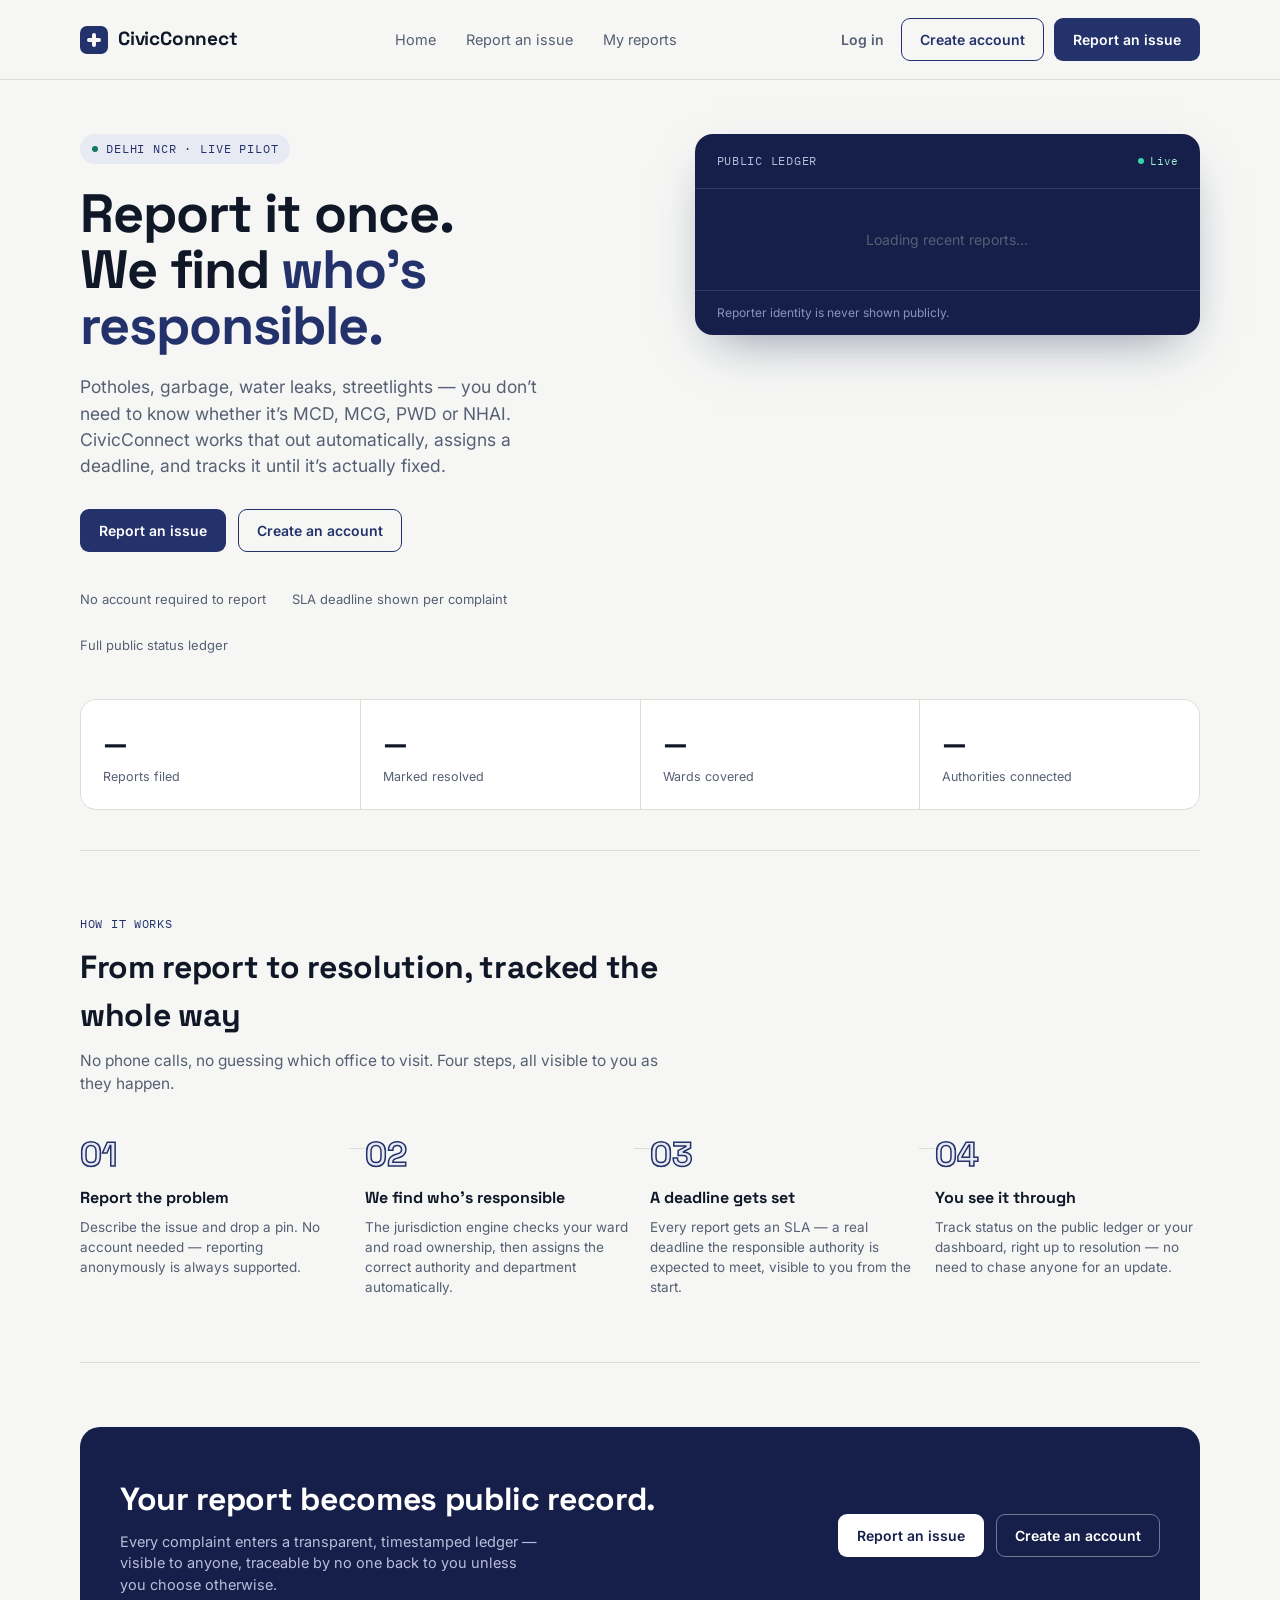
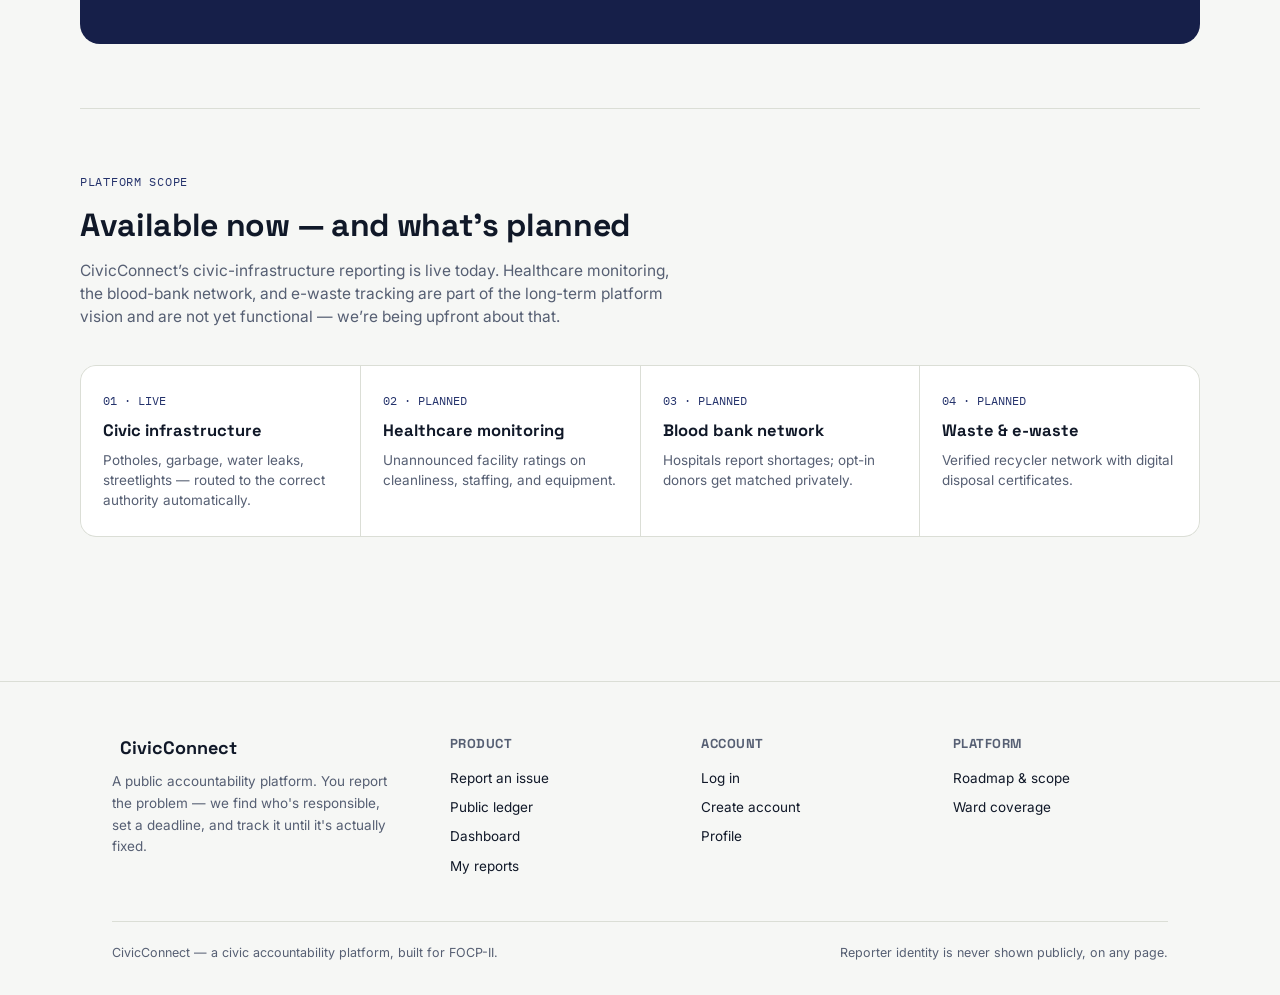
==== civicconnect-frontend/index.html @ 9e77d8e0 "renamed:    civicconnect-frontend/dashboard.html -> civicconnect-frontend/dashboard/index.html 	rena" ====
<!DOCTYPE html>
<html lang="en">
<head>
<meta charset="UTF-8">
<meta name="viewport" content="width=device-width, initial-scale=1.0">
<title>Home — CivicConnect</title>
<link rel="preconnect" href="https://fonts.googleapis.com">
<link href="https://fonts.googleapis.com/css2?family=Space+Grotesk:wght@500;600;700&family=Inter:wght@400;500;600;700&family=IBM+Plex+Mono:wght@400;500&display=swap" rel="stylesheet">
<style>
  :root{
    --ink:#101828;
    --ink-soft:#565F73;
    --paper:#F6F7F5;
    --paper-raised:#FFFFFF;
    --indigo:#24326B;
    --indigo-deep:#161F49;
    --indigo-tint:#E7E9F3;
    --amber:#C9822E;
    --amber-tint:#FBF0E1;
    --teal:#0F7A63;
    --teal-tint:#E3F1EC;
    --red:#B8422F;
    --red-tint:#F8E9E5;
    --line:#DBDED6;
    --disp:'Space Grotesk',sans-serif;
    --body:'Inter',sans-serif;
    --mono:'IBM Plex Mono',monospace;
    --radius:14px;
  }
  *{box-sizing:border-box;margin:0;padding:0;}
  html{scroll-behavior:smooth;}
  body{
    background:var(--paper);
    color:var(--ink);
    font-family:var(--body);
    line-height:1.5;
    -webkit-font-smoothing:antialiased;
  }
  a{color:inherit;text-decoration:none;}
  button{font-family:inherit;cursor:pointer;}
  img{display:block;max-width:100%;}
  .wrap{max-width:1120px;margin:0 auto;padding:0 32px;}
  @media (max-width:640px){.wrap{padding:0 20px;}}
  :focus-visible{outline:2.5px solid var(--indigo);outline-offset:3px;}
  ::selection{background:var(--indigo-tint);}

  header{
    position:sticky;top:0;z-index:60;
    background:rgba(246,247,245,.92);backdrop-filter:blur(10px);
    border-bottom:1px solid var(--line);
  }
  .nav{display:flex;align-items:center;justify-content:space-between;padding:18px 0;}
  .brand{display:flex;align-items:center;gap:10px;font-family:var(--disp);font-weight:700;font-size:19px;letter-spacing:-.01em;}
  .brand .mark{width:28px;height:28px;border-radius:7px;background:var(--indigo);position:relative;flex-shrink:0;}
  .brand .mark::before,.brand .mark::after{content:"";position:absolute;background:var(--paper);}
  .brand .mark::before{left:7px;right:7px;top:12px;height:4px;border-radius:2px;}
  .brand .mark::after{top:7px;bottom:7px;left:12px;width:4px;border-radius:2px;}
  .navlinks{display:flex;gap:30px;font-size:14.5px;color:var(--ink-soft);}
  .navlinks a:hover{color:var(--ink);}
  @media (max-width:760px){.navlinks{display:none;}}
  .navactions{display:flex;gap:10px;align-items:center;}
  .btn{
    font-family:var(--body);font-weight:600;font-size:14px;
    border-radius:9px;padding:10px 18px;border:1.5px solid transparent;
    transition:transform .12s ease, background .15s, border-color .15s, color .15s;
    display:inline-flex;align-items:center;gap:8px;
  }
  .btn:active{transform:scale(.97);}
  .btn-solid{background:var(--indigo);color:#fff;}
  .btn-solid:hover{background:var(--indigo-deep);}
  .btn-ghost{border-color:var(--indigo);color:var(--indigo);}
  .btn-ghost:hover{background:var(--indigo);color:#fff;}
  .btn-text{color:var(--ink-soft);padding:10px 6px;}
  .btn-text:hover{color:var(--ink);}
  .btn-sm{padding:7px 13px;font-size:13px;}
  .btn-danger-outline{border-color:var(--red);color:var(--red);}
  .btn-danger-outline:hover{background:var(--red);color:#fff;}

  .hero{padding:76px 0 40px;}
  .hero-grid{display:grid;grid-template-columns:1.05fr .95fr;gap:56px;align-items:start;}
  @media (max-width:900px){.hero-grid{grid-template-columns:1fr;gap:40px;}}
  .eyebrow{
    display:inline-flex;align-items:center;gap:8px;font-family:var(--mono);
    font-size:12px;letter-spacing:.07em;text-transform:uppercase;color:var(--indigo);
    background:var(--indigo-tint);padding:6px 12px;border-radius:100px;margin-bottom:22px;
  }
  .eyebrow .dot{width:6px;height:6px;border-radius:50%;background:var(--teal);animation:pulse 2s infinite;}
  @keyframes pulse{0%,100%{opacity:1}50%{opacity:.25}}
  h1{font-family:var(--disp);font-weight:700;font-size:clamp(34px,4.6vw,54px);line-height:1.04;letter-spacing:-.02em;}
  h1 .accent{color:var(--indigo);}
  .lede{margin-top:20px;font-size:17.5px;color:var(--ink-soft);max-width:480px;}
  .hero-actions{display:flex;gap:12px;margin-top:30px;flex-wrap:wrap;}
  .trust-row{display:flex;gap:26px;margin-top:38px;flex-wrap:wrap;}
  .trust-item{font-size:13px;color:var(--ink-soft);display:flex;align-items:center;gap:8px;}
  .trust-item svg{flex-shrink:0;}

  .ledger{
    background:var(--indigo-deep);border-radius:18px;overflow:hidden;color:#fff;
    box-shadow:0 20px 50px -20px rgba(22,31,73,.5);
  }
  .ledger-head{
    padding:18px 22px;display:flex;align-items:center;justify-content:space-between;
    border-bottom:1px solid rgba(255,255,255,.12);
  }
  .ledger-title{font-family:var(--mono);font-size:12px;letter-spacing:.06em;text-transform:uppercase;color:#B7BEDD;}
  .ledger-live{display:flex;align-items:center;gap:6px;font-family:var(--mono);font-size:11px;color:#9FF0D4;}
  .ledger-live .d{width:6px;height:6px;border-radius:50%;background:#33D6A6;animation:pulse 1.6s infinite;}
  .ledger-body{padding:6px 0;max-height:420px;overflow-y:auto;}
  .ledger-row{
    display:grid;grid-template-columns:64px 1fr auto;gap:12px;align-items:center;
    padding:13px 22px;border-bottom:1px solid rgba(255,255,255,.07);
  }
  .ledger-row:last-child{border-bottom:none;}
  .ledger-id{font-family:var(--mono);font-size:11.5px;color:#8B93BD;}
  .ledger-mid .issue{font-weight:600;font-size:14px;}
  .ledger-mid .ward{font-family:var(--mono);font-size:11.5px;color:#9AA2C9;margin-top:2px;}
  .status-pill{
    font-family:var(--mono);font-size:10.5px;letter-spacing:.03em;text-transform:uppercase;
    padding:4px 9px;border-radius:100px;white-space:nowrap;
  }
  .status-REPORTED,.status-UNASSIGNED{background:rgba(255,255,255,.12);color:#D7DBEE;}
  .status-ASSIGNED,.status-ACKNOWLEDGED{background:rgba(201,130,46,.22);color:#F3B872;}
  .status-IN_PROGRESS{background:rgba(201,130,46,.3);color:#FFC988;}
  .status-RESOLVED,.status-VERIFIED,.status-CLOSED{background:rgba(51,214,166,.18);color:#7FEBC7;}
  .status-REOPENED{background:rgba(184,66,47,.25);color:#F0A18F;}
  .ledger-foot{
    padding:13px 22px;font-size:12px;color:#8B93BD;border-top:1px solid rgba(255,255,255,.12);
    display:flex;align-items:center;gap:8px;
  }

  section{padding:64px 0;border-top:1px solid var(--line);}
  .section-head{max-width:600px;margin-bottom:36px;}
  .kicker{font-family:var(--mono);font-size:12px;color:var(--indigo);letter-spacing:.06em;text-transform:uppercase;margin-bottom:10px;}
  h2{font-family:var(--disp);font-weight:700;font-size:clamp(24px,3vw,32px);letter-spacing:-.01em;}
  .section-sub{color:var(--ink-soft);margin-top:10px;font-size:15.5px;}

  .domain-grid{display:grid;grid-template-columns:repeat(4,1fr);gap:1px;background:var(--line);border:1px solid var(--line);border-radius:16px;overflow:hidden;}
  @media (max-width:900px){.domain-grid{grid-template-columns:repeat(2,1fr);}}
  @media (max-width:520px){.domain-grid{grid-template-columns:1fr;}}
  .domain-card{background:var(--paper-raised);padding:26px 22px;}
  .domain-card .n{font-family:var(--mono);font-size:11.5px;color:var(--indigo);}
  .domain-card h3{font-family:var(--disp);font-size:16.5px;margin:10px 0 6px;}
  .domain-card p{font-size:13.5px;color:var(--ink-soft);}

  .app-shell{display:none;padding:44px 0 80px;}
  .app-shell.active{display:block;}
  .landing-shell.hidden{display:none;}

  .dash-head{display:flex;justify-content:space-between;align-items:flex-end;flex-wrap:wrap;gap:16px;margin-bottom:32px;}
  .dash-greeting .k{font-family:var(--mono);font-size:12px;color:var(--indigo);text-transform:uppercase;letter-spacing:.05em;}
  .dash-greeting h2{margin-top:6px;}

  .stat-row{display:grid;grid-template-columns:repeat(4,1fr);gap:14px;margin-bottom:36px;}
  @media (max-width:760px){.stat-row{grid-template-columns:repeat(2,1fr);}}
  .stat-card{background:var(--paper-raised);border:1px solid var(--line);border-radius:12px;padding:18px 20px;}
  .stat-card .num{font-family:var(--disp);font-weight:700;font-size:26px;}
  .stat-card .lab{font-size:12.5px;color:var(--ink-soft);margin-top:2px;}

  .panel{background:var(--paper-raised);border:1px solid var(--line);border-radius:16px;padding:26px;margin-bottom:24px;}
  .panel-head{display:flex;justify-content:space-between;align-items:center;margin-bottom:18px;flex-wrap:wrap;gap:10px;}
  .panel-head h3{font-family:var(--disp);font-size:17px;}

  .report-list{display:flex;flex-direction:column;gap:1px;background:var(--line);border:1px solid var(--line);border-radius:12px;overflow:hidden;}
  .report-row{background:var(--paper-raised);padding:16px 18px;display:grid;grid-template-columns:1fr auto;gap:12px;align-items:center;}
  .report-row .issue{font-weight:600;font-size:14.5px;}
  .report-row .meta{font-family:var(--mono);font-size:11.5px;color:var(--ink-soft);margin-top:3px;}
  .empty-state{padding:34px 20px;text-align:center;color:var(--ink-soft);font-size:14px;}
  .empty-state .big{font-family:var(--disp);font-size:15px;color:var(--ink);margin-bottom:6px;}

  .field{margin-bottom:16px;}
  .field label{display:block;font-size:13px;font-weight:600;margin-bottom:6px;color:var(--ink);}
  .field .hint{font-size:12px;color:var(--ink-soft);margin-top:5px;}
  input,select,textarea{
    width:100%;font-family:var(--body);font-size:14.5px;padding:11px 13px;
    border:1.5px solid var(--line);border-radius:9px;background:var(--paper);color:var(--ink);
    transition:border-color .15s;
  }
  input:focus,select:focus,textarea:focus{border-color:var(--indigo);outline:none;}
  textarea{resize:vertical;min-height:80px;}
  .form-row2{display:grid;grid-template-columns:1fr 1fr;gap:14px;}
  @media (max-width:520px){.form-row2{grid-template-columns:1fr;}}
  .form-error{background:var(--red-tint);color:var(--red);border-radius:8px;padding:10px 13px;font-size:13.5px;margin-bottom:14px;display:none;}
  .form-error.show{display:block;}
  .form-success{background:var(--teal-tint);color:var(--teal);border-radius:8px;padding:10px 13px;font-size:13.5px;margin-bottom:14px;display:none;}
  .form-success.show{display:block;}
  .privacy-note{
    display:flex;gap:10px;background:var(--indigo-tint);border-radius:9px;padding:12px 14px;
    font-size:12.5px;color:var(--indigo-deep);margin-top:6px;line-height:1.5;
  }

  .modal-backdrop{
    display:none;position:fixed;inset:0;background:rgba(16,24,40,.55);z-index:100;
    align-items:flex-start;justify-content:center;padding:60px 20px;overflow-y:auto;
  }
  .modal-backdrop.active{display:flex;}
  .modal{
    background:var(--paper-raised);border-radius:18px;max-width:440px;width:100%;padding:30px;
    animation:modalin .2s ease;
  }
  @keyframes modalin{from{opacity:0;transform:translateY(10px)}to{opacity:1;transform:translateY(0)}}
  .modal-head{display:flex;justify-content:space-between;align-items:flex-start;margin-bottom:6px;}
  .modal-head h3{font-family:var(--disp);font-size:20px;}
  .modal-close{background:none;border:none;color:var(--ink-soft);font-size:20px;line-height:1;padding:4px;}
  .modal-sub{color:var(--ink-soft);font-size:13.5px;margin-bottom:22px;}
  .modal-switch{text-align:center;font-size:13.5px;color:var(--ink-soft);margin-top:16px;}
  .modal-switch button{color:var(--indigo);font-weight:600;background:none;border:none;}
  .modal.wide{max-width:560px;}

  .full-btn{width:100%;justify-content:center;}

  /* ---- Homepage-only additions: stat bar + how-it-works ---- */
  .statbar{
    display:grid;grid-template-columns:repeat(4,1fr);gap:1px;
    background:var(--line);border:1px solid var(--line);border-radius:16px;overflow:hidden;
    margin-top:44px;
  }
  @media (max-width:760px){.statbar{grid-template-columns:repeat(2,1fr);}}
  .statbar-cell{background:var(--paper-raised);padding:22px 22px;}
  .statbar-cell .num{font-family:var(--disp);font-weight:700;font-size:28px;letter-spacing:-.01em;}
  .statbar-cell .lab{font-size:12.5px;color:var(--ink-soft);margin-top:4px;}

  .steps{display:grid;grid-template-columns:repeat(4,1fr);gap:20px;}
  @media (max-width:900px){.steps{grid-template-columns:repeat(2,1fr);}}
  @media (max-width:520px){.steps{grid-template-columns:1fr;}}
  .step-card{position:relative;padding-top:6px;}
  .step-num{
    font-family:var(--disp);font-weight:700;font-size:34px;color:var(--indigo-tint);
    -webkit-text-stroke:1.5px var(--indigo);line-height:1;margin-bottom:14px;
  }
  .step-card h3{font-family:var(--disp);font-size:16px;margin-bottom:7px;}
  .step-card p{font-size:13.5px;color:var(--ink-soft);}
  .step-arrow{display:none;}
  @media (min-width:900px){
    .step-card:not(:last-child)::after{
      content:"";position:absolute;top:16px;right:-20px;width:16px;height:1.5px;
      background:var(--line);
    }
  }

  .cta-band{
    background:var(--indigo-deep);border-radius:20px;padding:48px 40px;
    display:flex;justify-content:space-between;align-items:center;gap:24px;flex-wrap:wrap;color:#fff;
  }
  .cta-band h2{color:#fff;}
  .cta-band p{color:#B7BEDD;margin-top:8px;font-size:14.5px;max-width:420px;}
  .cta-band .btn-solid{background:#fff;color:var(--indigo-deep);}
  .cta-band .btn-solid:hover{background:#EDEFF7;}
  .cta-band .btn-ghost{border-color:rgba(255,255,255,.4);color:#fff;}
  .cta-band .btn-ghost:hover{background:rgba(255,255,255,.12);}

  footer.rich{border-top:1px solid var(--line);padding:52px 0 32px;margin-top:20px;}
  .footer-grid{display:grid;grid-template-columns:1.4fr 1fr 1fr 1fr;gap:36px;margin-bottom:36px;}
  @media (max-width:760px){.footer-grid{grid-template-columns:1fr 1fr;}}
  .footer-col h4{font-family:var(--disp);font-size:13px;text-transform:uppercase;letter-spacing:.04em;color:var(--ink-soft);margin-bottom:14px;}
  .footer-col a{display:block;font-size:13.5px;color:var(--ink);margin-bottom:9px;}
  .footer-col a:hover{color:var(--indigo);}
  .footer-brand{font-family:var(--disp);font-weight:700;font-size:18px;margin-bottom:10px;display:flex;align-items:center;gap:8px;}
  .footer-brand-desc{font-size:13.5px;color:var(--ink-soft);max-width:280px;line-height:1.6;}
  .footer-bottom{border-top:1px solid var(--line);padding-top:22px;display:flex;justify-content:space-between;flex-wrap:wrap;gap:10px;font-size:12.5px;color:var(--ink-soft);}

  @media (prefers-reduced-motion:reduce){*{animation:none !important;transition:none !important;}}

</style>
</head>
<body>

<header>
  <div class="wrap nav">
    <a class="brand" href="/">
      <span class="mark"></span>
      CivicConnect
    </a>
    <nav class="navlinks">
      <a href="/">Home</a>
      <a href="/report/">Report an issue</a>
      <a href="/my-reports/">My reports</a>
    </nav>
    <div class="navactions" id="civic-nav-actions"></div>
  </div>
</header>

<main class="wrap" style="padding:44px 0 60px;">

<section class="hero" style="border-top:none;padding-top:10px;">
  <div class="hero-grid">
    <div>
      <div class="eyebrow"><span class="dot"></span> Delhi NCR &middot; Live pilot</div>
      <h1>Report it once.<br>We find <span class="accent">who&rsquo;s responsible.</span></h1>
      <p class="lede">Potholes, garbage, water leaks, streetlights &mdash; you don&rsquo;t need to know
      whether it&rsquo;s MCD, MCG, PWD or NHAI. CivicConnect works that out automatically,
      assigns a deadline, and tracks it until it&rsquo;s actually fixed.</p>
      <div class="hero-actions">
        <a class="btn btn-solid" href="/report/">Report an issue</a>
        <a class="btn btn-ghost" href="/register/">Create an account</a>
      </div>
      <div class="trust-row">
        <div class="trust-item">No account required to report</div>
        <div class="trust-item">SLA deadline shown per complaint</div>
        <div class="trust-item">Full public status ledger</div>
      </div>
    </div>

    <div class="ledger">
      <div class="ledger-head">
        <span class="ledger-title">Public Ledger</span>
        <span class="ledger-live"><span class="d"></span> Live</span>
      </div>
      <div class="ledger-body" id="ledger-body">
        <div class="empty-state">Loading recent reports&hellip;</div>
      </div>
      <div class="ledger-foot">Reporter identity is never shown publicly.</div>
    </div>
  </div>

  <div class="statbar" id="statbar">
    <div class="statbar-cell"><div class="num" id="statTotalNum">—</div><div class="lab">Reports filed</div></div>
    <div class="statbar-cell"><div class="num" id="statResolvedNum">—</div><div class="lab">Marked resolved</div></div>
    <div class="statbar-cell"><div class="num" id="statWardsNum">—</div><div class="lab">Wards covered</div></div>
    <div class="statbar-cell"><div class="num" id="statAuthNum">—</div><div class="lab">Authorities connected</div></div>
  </div>
</section>

<section>
  <div class="section-head">
    <div class="kicker">How it works</div>
    <h2>From report to resolution, tracked the whole way</h2>
    <p class="section-sub">No phone calls, no guessing which office to visit. Four steps, all visible to you as they happen.</p>
  </div>
  <div class="steps">
    <div class="step-card">
      <div class="step-num">01</div>
      <h3>Report the problem</h3>
      <p>Describe the issue and drop a pin. No account needed — reporting anonymously is always supported.</p>
    </div>
    <div class="step-card">
      <div class="step-num">02</div>
      <h3>We find who's responsible</h3>
      <p>The jurisdiction engine checks your ward and road ownership, then assigns the correct authority and department automatically.</p>
    </div>
    <div class="step-card">
      <div class="step-num">03</div>
      <h3>A deadline gets set</h3>
      <p>Every report gets an SLA — a real deadline the responsible authority is expected to meet, visible to you from the start.</p>
    </div>
    <div class="step-card">
      <div class="step-num">04</div>
      <h3>You see it through</h3>
      <p>Track status on the public ledger or your dashboard, right up to resolution — no need to chase anyone for an update.</p>
    </div>
  </div>
</section>

<section>
  <div class="cta-band">
    <div>
      <h2>Your report becomes public record.</h2>
      <p>Every complaint enters a transparent, timestamped ledger — visible to anyone, traceable by no one back to you unless you choose otherwise.</p>
    </div>
    <div style="display:flex;gap:12px;flex-wrap:wrap;">
      <a class="btn btn-solid" href="/report/">Report an issue</a>
      <a class="btn btn-ghost" href="/register/">Create an account</a>
    </div>
  </div>
</section>

<section>
  <div class="section-head">
    <div class="kicker">Platform scope</div>
    <h2>Available now &mdash; and what&rsquo;s planned</h2>
    <p class="section-sub">CivicConnect&rsquo;s civic-infrastructure reporting is live today.
    Healthcare monitoring, the blood-bank network, and e-waste tracking are part of the
    long-term platform vision and are not yet functional &mdash; we&rsquo;re being upfront about that.</p>
  </div>
  <div class="domain-grid">
    <div class="domain-card">
      <div class="n">01 &middot; LIVE</div>
      <h3>Civic infrastructure</h3>
      <p>Potholes, garbage, water leaks, streetlights &mdash; routed to the correct authority automatically.</p>
    </div>
    <div class="domain-card">
      <div class="n">02 &middot; PLANNED</div>
      <h3>Healthcare monitoring</h3>
      <p>Unannounced facility ratings on cleanliness, staffing, and equipment.</p>
    </div>
    <div class="domain-card">
      <div class="n">03 &middot; PLANNED</div>
      <h3>Blood bank network</h3>
      <p>Hospitals report shortages; opt-in donors get matched privately.</p>
    </div>
    <div class="domain-card">
      <div class="n">04 &middot; PLANNED</div>
      <h3>Waste &amp; e-waste</h3>
      <p>Verified recycler network with digital disposal certificates.</p>
    </div>
  </div>
</section>

</main>

<footer class="rich">
  <div class="wrap">
    <div class="footer-grid">
      <div>
        <div class="footer-brand"><span class="mark"></span>CivicConnect</div>
        <p class="footer-brand-desc">A public accountability platform. You report the problem — we find who's responsible, set a deadline, and track it until it's actually fixed.</p>
      </div>
      <div class="footer-col">
        <h4>Product</h4>
        <a href="/report/">Report an issue</a>
        <a href="/#ledger">Public ledger</a>
        <a href="/dashboard/">Dashboard</a>
        <a href="/my-reports/">My reports</a>
      </div>
      <div class="footer-col">
        <h4>Account</h4>
        <a href="/login/">Log in</a>
        <a href="/register/">Create account</a>
        <a href="/profile/">Profile</a>
      </div>
      <div class="footer-col">
        <h4>Platform</h4>
        <a href="/#domains">Roadmap &amp; scope</a>
        <a href="https://api.kashnet.online/api/wards" target="_blank" rel="noopener">Ward coverage</a>
      </div>
    </div>
    <div class="footer-bottom">
      <span>CivicConnect &mdash; a civic accountability platform, built for FOCP-II.</span>
      <span>Reporter identity is never shown publicly, on any page.</span>
    </div>
  </div>
</footer>


<script>

// ============================================================
// CivicConnect shared frontend logic.
// Paste this identically into every page's Custom HTML block,
// right before </body> (or anywhere after the page markup).
// It has no dependency on any other file — fully self-contained.
// ============================================================
(function () {
  const API_BASE = 'https://api.kashnet.online';
  const TOKEN_KEY = 'civic_token';
  const USER_KEY = 'civic_user';

  // ---- session storage helpers ----
  // Using localStorage only to hold the JWT + cached profile — NOT as a
  // substitute for real auth. Every protected call still round-trips to
  // the backend, which validates the JWT itself; nothing here is trusted
  // on its own.
  function getToken() { return localStorage.getItem(TOKEN_KEY); }
  function getUser() {
    try { return JSON.parse(localStorage.getItem(USER_KEY)); } catch (e) { return null; }
  }
  function setSession(token, user) {
    localStorage.setItem(TOKEN_KEY, token);
    localStorage.setItem(USER_KEY, JSON.stringify(user));
  }
  function clearSession() {
    localStorage.removeItem(TOKEN_KEY);
    localStorage.removeItem(USER_KEY);
  }
  function isLoggedIn() { return !!getToken(); }

  // ---- central fetch helper ----
  // Automatically attaches the JWT if we have one. On a 401 from a
  // protected endpoint, clears the stale session and bounces to /login/.
  async function apiFetch(path, options = {}) {
    const headers = Object.assign({ 'Content-Type': 'application/json' }, options.headers || {});
    const token = getToken();
    if (token) headers['Authorization'] = 'Bearer ' + token;

    const res = await fetch(API_BASE + path, Object.assign({}, options, { headers }));

    if (res.status === 401) {
      clearSession();
      // Only force a redirect for pages that actually require login —
      // callers on public pages (e.g. the report form for a logged-out
      // visitor) should check res.ok themselves instead of relying on this.
      if (window.CIVIC_REQUIRE_AUTH) {
        window.location.href = '/login/';
      }
    }

    let data = null;
    try { data = await res.json(); } catch (e) { /* no body */ }
    return { ok: res.ok, status: res.status, data };
  }

  // ---- shared nav rendering ----
  // Call this once per page inside an element with id="civic-nav-actions".
  // Swaps between "Log in / Create account" and "Dashboard / Log out"
  // depending on session state.
  function renderNavActions(el) {
    if (!el) return;
    if (isLoggedIn()) {
      const user = getUser();
      el.innerHTML =
        '<a class="btn btn-text" href="/dashboard/">' + (user && user.fullName ? user.fullName.split(' ')[0] : 'Dashboard') + '</a>' +
        '<button class="btn btn-ghost btn-sm" id="civic-logout-btn">Log out</button>' +
        '<a class="btn btn-solid" href="/report/">Report an issue</a>';
      const logoutBtn = document.getElementById('civic-logout-btn');
      if (logoutBtn) logoutBtn.addEventListener('click', function () {
        clearSession();
        window.location.href = '/';
      });
    } else {
      el.innerHTML =
        '<a class="btn btn-text" href="/login/">Log in</a>' +
        '<a class="btn btn-ghost" href="/register/">Create account</a>' +
        '<a class="btn btn-solid" href="/report/">Report an issue</a>';
    }
  }

  // ---- small utilities pages reuse ----
  function statusLabel(status) {
    return (status || '').replace(/_/g, ' ');
  }
  function fmtDate(iso) {
    if (!iso) return '—';
    const d = new Date(iso);
    return d.toLocaleDateString(undefined, { day: 'numeric', month: 'short', year: 'numeric' }) +
      ' · ' + d.toLocaleTimeString(undefined, { hour: '2-digit', minute: '2-digit' });
  }
  function slaRemaining(iso) {
    if (!iso) return null;
    const diffMs = new Date(iso).getTime() - Date.now();
    const hrs = Math.round(diffMs / 3600000);
    if (hrs < 0) return { breached: true, text: Math.abs(hrs) + 'h over SLA' };
    return { breached: false, text: hrs + 'h remaining' };
  }

  // Expose everything under one global so page scripts can use it.
  window.CivicApp = {
    API_BASE, getToken, getUser, setSession, clearSession, isLoggedIn,
    apiFetch, renderNavActions, statusLabel, fmtDate, slaRemaining
  };
})();

</script>
<script>

document.addEventListener('DOMContentLoaded', async function () {
  CivicApp.renderNavActions(document.getElementById('civic-nav-actions'));

  const ledgerBody = document.getElementById('ledger-body');
  // Uses the public feed, not the officer-only /api/complaints — the
  // latter now requires an OFFICER/ADMIN role and would 403 for every
  // logged-out visitor viewing the homepage.
  const { ok, data } = await CivicApp.apiFetch('/api/complaints/public');
  if (!ok || !Array.isArray(data) || data.length === 0) {
    ledgerBody.innerHTML = '<div class="empty-state">No reports yet. Be the first.</div>';
    ['statTotalNum','statResolvedNum','statWardsNum','statAuthNum'].forEach(function (id) {
      document.getElementById(id).textContent = '0';
    });
    return;
  }

  // Stat bar computed from the same real feed — no hardcoded numbers.
  // Note: /api/complaints/public is capped at 50 most-recent results
  // server-side, so on a real deployment with heavy traffic these stats
  // reflect "recent activity," not a lifetime total. Fine for a hackathon
  // pilot; a true all-time counter would need its own backend endpoint.
  const total = data.length;
  const resolved = data.filter(function (c) { return ['RESOLVED', 'VERIFIED', 'CLOSED'].indexOf(c.status) !== -1; }).length;
  const wards = new Set(data.map(function (c) { return c.wardName; }).filter(Boolean)).size;
  const authorities = new Set(data.map(function (c) { return c.authorityName; }).filter(Boolean)).size;
  document.getElementById('statTotalNum').textContent = total;
  document.getElementById('statResolvedNum').textContent = resolved;
  document.getElementById('statWardsNum').textContent = wards;
  document.getElementById('statAuthNum').textContent = authorities;

  const recent = data.slice(-8).reverse();
  ledgerBody.innerHTML = recent.map(function (c) {
    return '<div class="ledger-row">' +
      '<div class="ledger-id">#' + String(c.id).padStart(4, '0') + '</div>' +
      '<div class="ledger-mid">' +
        '<div class="issue">' + escapeHtml(c.issueType) + '</div>' +
        '<div class="ward">' + escapeHtml(c.wardName || 'Ward pending') + (c.authorityName ? ' &middot; ' + escapeHtml(c.authorityName) : '') + '</div>' +
      '</div>' +
      '<span class="status-pill status-' + c.status + '">' + CivicApp.statusLabel(c.status) + '</span>' +
    '</div>';
  }).join('');

  function escapeHtml(s) {
    return String(s == null ? '' : s).replace(/[&<>"']/g, function (m) {
      return { '&':'&amp;', '<':'&lt;', '>':'&gt;', '"':'&quot;', "'":'&#39;' }[m];
    });
  }
});

</script>
</body>
</html>
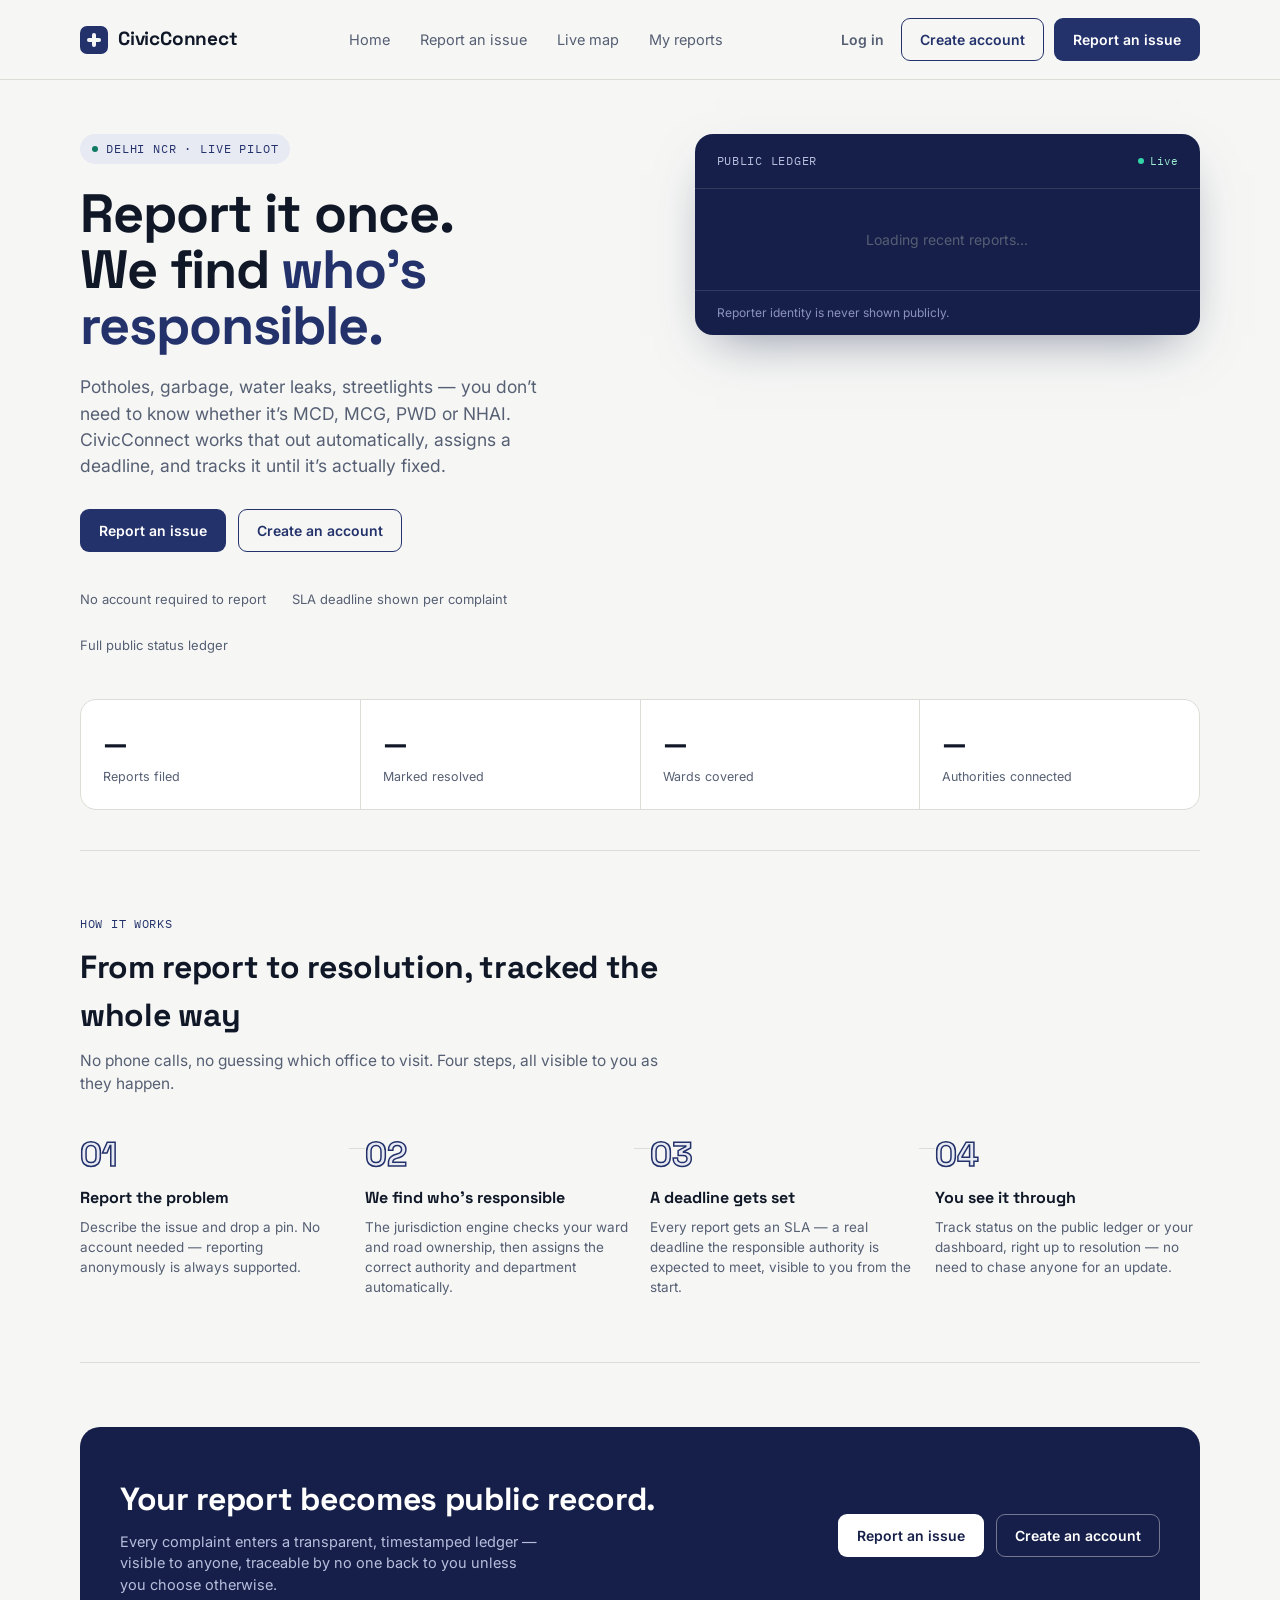
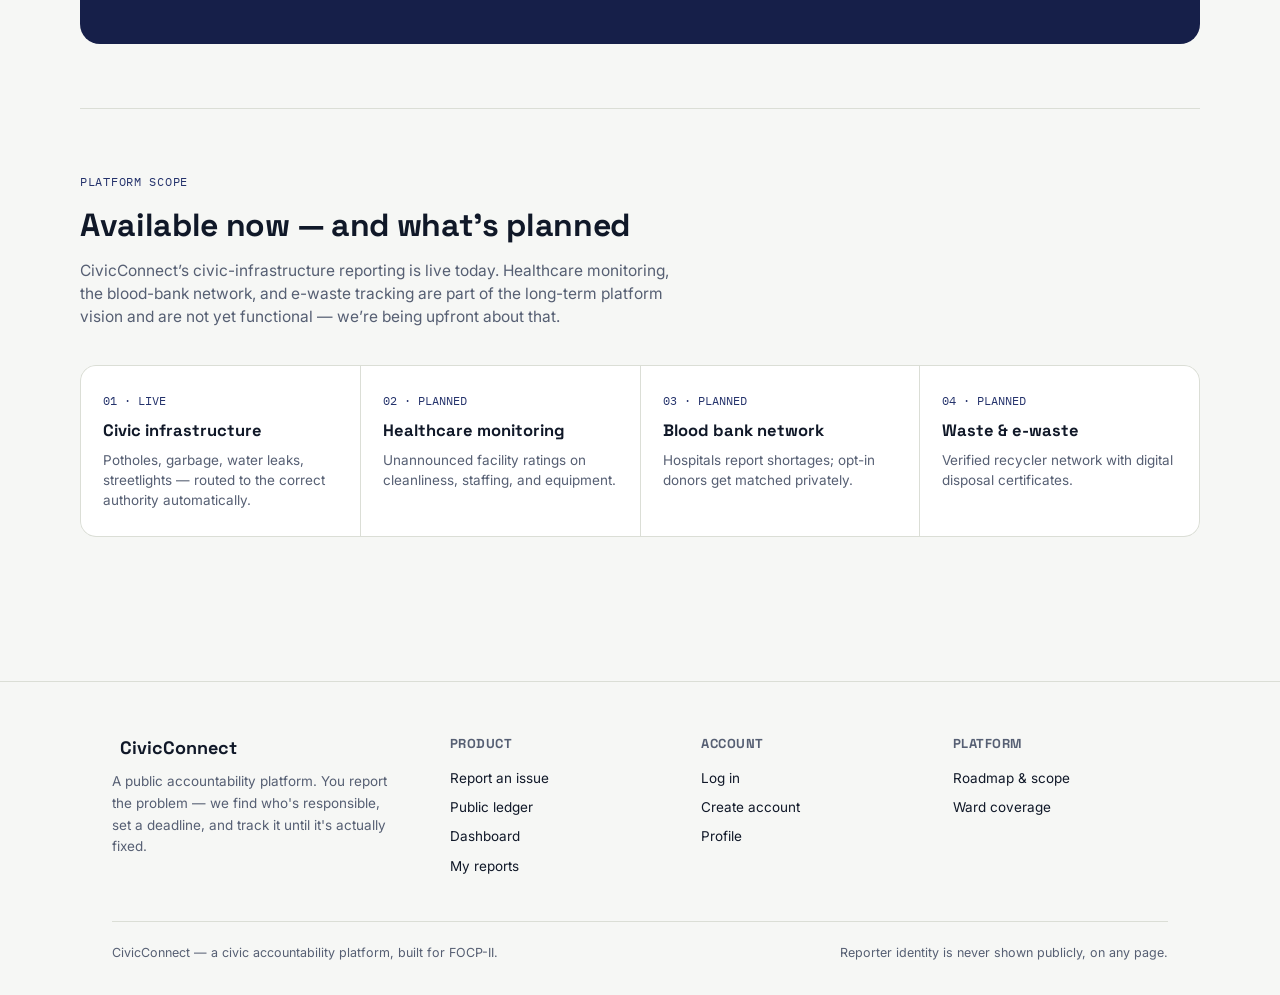
==== commit 40227e13: "new file:   civicconnect-ai/app/blur.py 	modified:   civicconnect-ai/app/main.py 	modified:   civicc" ====
--- a/civicconnect-frontend/index.html
+++ b/civicconnect-frontend/index.html
@@ -107,13 +107,21 @@
   .ledger-live .d{width:6px;height:6px;border-radius:50%;background:#33D6A6;animation:pulse 1.6s infinite;}
   .ledger-body{padding:6px 0;max-height:420px;overflow-y:auto;}
   .ledger-row{
-    display:grid;grid-template-columns:64px 1fr auto;gap:12px;align-items:center;
+    display:grid;grid-template-columns:64px 1fr auto auto;gap:12px;align-items:center;
     padding:13px 22px;border-bottom:1px solid rgba(255,255,255,.07);
   }
   .ledger-row:last-child{border-bottom:none;}
   .ledger-id{font-family:var(--mono);font-size:11.5px;color:#8B93BD;}
   .ledger-mid .issue{font-weight:600;font-size:14px;}
   .ledger-mid .ward{font-family:var(--mono);font-size:11.5px;color:#9AA2C9;margin-top:2px;}
+  .upvote-btn{
+    display:flex;align-items:center;gap:6px;background:rgba(255,255,255,.08);
+    border:1px solid rgba(255,255,255,.16);border-radius:100px;padding:6px 12px;
+    font-family:var(--mono);font-size:12px;color:#D7DBEE;cursor:pointer;transition:background .15s;
+  }
+  .upvote-btn:hover{background:rgba(255,255,255,.16);}
+  .upvote-btn:disabled{opacity:.5;cursor:default;}
+  .upvote-btn.voted{background:rgba(51,214,166,.18);border-color:rgba(51,214,166,.4);color:#7FEBC7;}
   .status-pill{
     font-family:var(--mono);font-size:10.5px;letter-spacing:.03em;text-transform:uppercase;
     padding:4px 9px;border-radius:100px;white-space:nowrap;
@@ -273,6 +281,7 @@
     <nav class="navlinks">
       <a href="/">Home</a>
       <a href="/report/">Report an issue</a>
+      <a href="/heatmap/">Live map</a>
       <a href="/my-reports/">My reports</a>
     </nav>
     <div class="navactions" id="civic-nav-actions"></div>
@@ -573,6 +582,7 @@
 
   const recent = data.slice(-8).reverse();
   ledgerBody.innerHTML = recent.map(function (c) {
+    const voted = hasVoted(c.id);
     return '<div class="ledger-row">' +
       '<div class="ledger-id">#' + String(c.id).padStart(4, '0') + '</div>' +
       '<div class="ledger-mid">' +
@@ -580,14 +590,58 @@
         '<div class="ward">' + escapeHtml(c.wardName || 'Ward pending') + (c.authorityName ? ' &middot; ' + escapeHtml(c.authorityName) : '') + '</div>' +
       '</div>' +
       '<span class="status-pill status-' + c.status + '">' + CivicApp.statusLabel(c.status) + '</span>' +
+      '<button class="upvote-btn' + (voted ? ' voted' : '') + '" data-upvote="' + c.id + '" ' + (voted ? 'disabled' : '') + '>' +
+        (voted ? '✓ ' : '▲ ') + (c.upvoteCount || 0) +
+      '</button>' +
     '</div>';
   }).join('');
+
+  ledgerBody.querySelectorAll('[data-upvote]').forEach(function (btn) {
+    btn.addEventListener('click', async function () {
+      const id = btn.getAttribute('data-upvote');
+      btn.disabled = true;
+      const body = CivicApp.isLoggedIn() ? {} : { voterToken: getAnonVoterToken() };
+      const { ok, data } = await CivicApp.apiFetch('/api/complaints/' + id + '/upvote', {
+        method: 'POST',
+        body: JSON.stringify(body)
+      });
+      if (ok) {
+        markVoted(id);
+        btn.classList.add('voted');
+        btn.textContent = '✓ ' + (data.upvoteCount || 0);
+      } else {
+        btn.disabled = false;
+      }
+    });
+  });
 
   function escapeHtml(s) {
     return String(s == null ? '' : s).replace(/[&<>"']/g, function (m) {
       return { '&':'&amp;', '<':'&lt;', '>':'&gt;', '"':'&quot;', "'":'&#39;' }[m];
     });
   }
+
+  // Anonymous upvote dedup: a random token stored per-browser so the same
+  // visitor can't spam-upvote by refreshing. Not a strong identity check
+  // (clearing storage resets it) — the backend's unique constraint is the
+  // real guarantee against duplicate votes from the same key; this is
+  // just what makes the button feel right for one honest visitor.
+  function getAnonVoterToken() {
+    let t = localStorage.getItem('civic_anon_voter');
+    if (!t) {
+      t = 'v-' + Math.random().toString(36).slice(2) + Date.now().toString(36);
+      localStorage.setItem('civic_anon_voter', t);
+    }
+    return t;
+  }
+  function votedSet() {
+    try { return JSON.parse(localStorage.getItem('civic_voted_ids') || '[]'); } catch (e) { return []; }
+  }
+  function hasVoted(id) { return votedSet().indexOf(id) !== -1; }
+  function markVoted(id) {
+    const s = votedSet();
+    if (s.indexOf(id) === -1) { s.push(Number(id)); localStorage.setItem('civic_voted_ids', JSON.stringify(s)); }
+  }
 });
 
 </script>
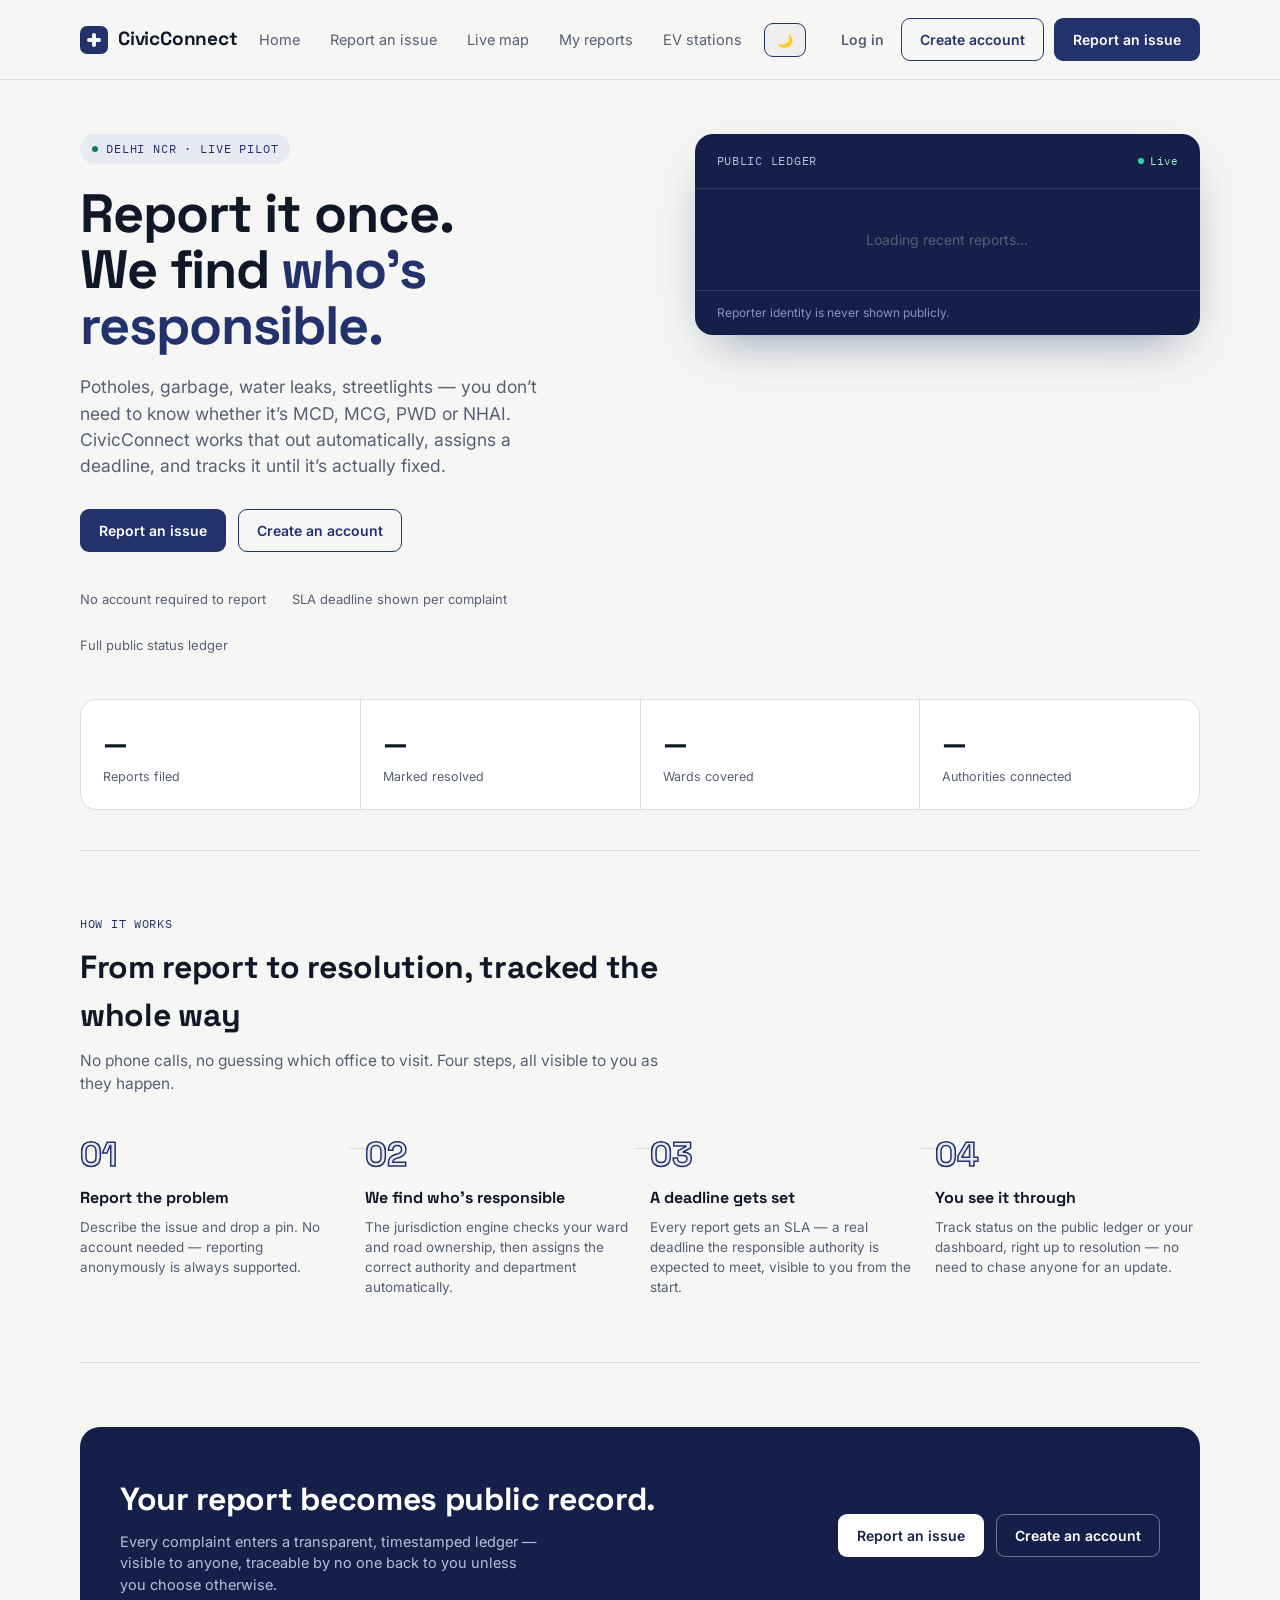
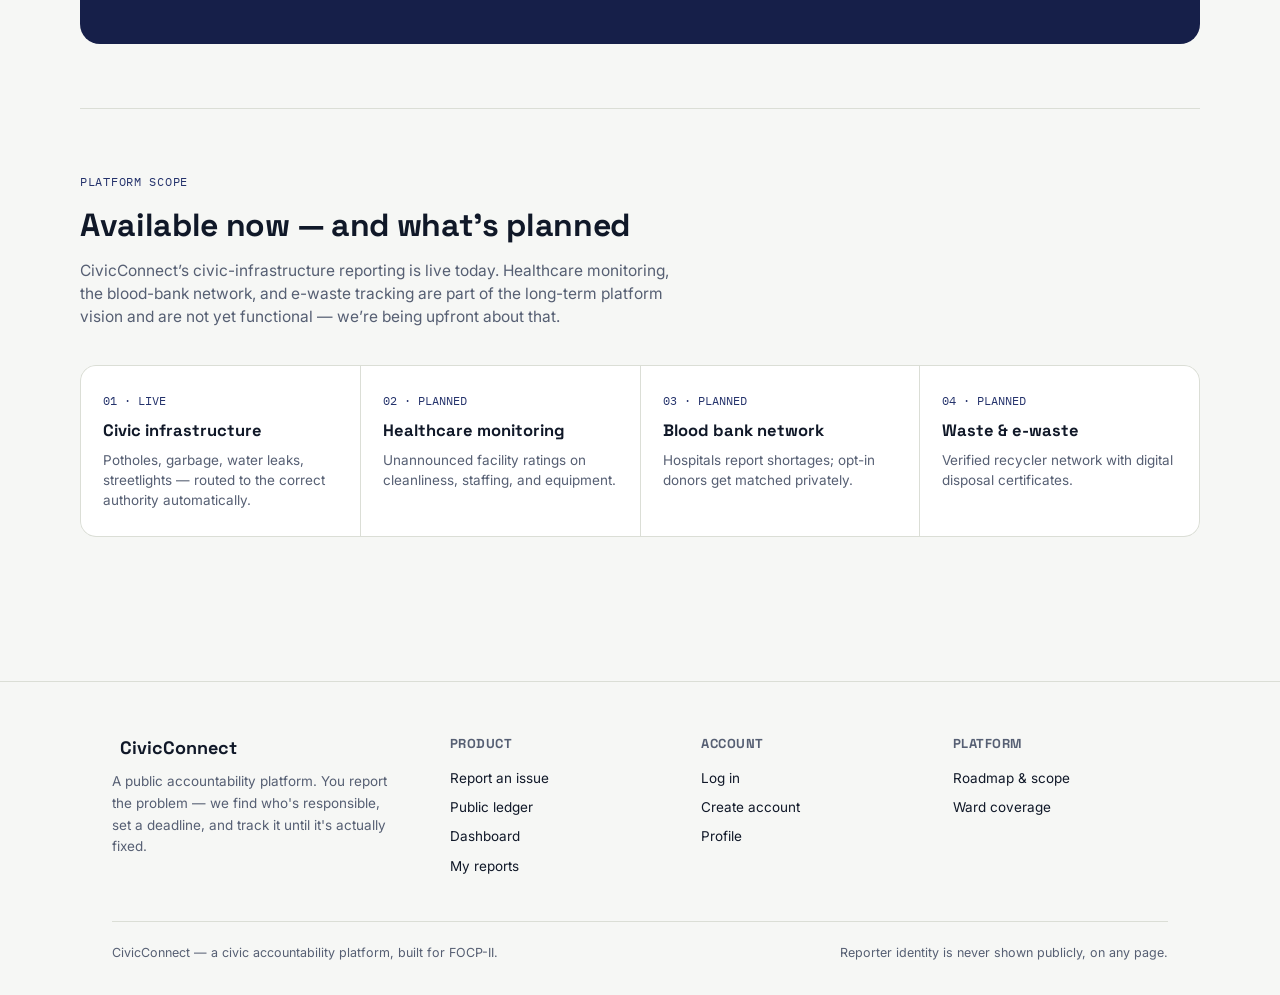
==== commit 3c77c5c6: "modified:   civicconnect-backend/docker-compose.yml 	modified:   civicconnect-frontend/dashboard/ind" ====
--- a/civicconnect-frontend/index.html
+++ b/civicconnect-frontend/index.html
@@ -1,6 +1,16 @@
 <!DOCTYPE html>
 <html lang="en">
 <head>
+<script>
+(function(){
+  try{
+    var t = localStorage.getItem('civic_theme');
+    if (t === 'dark' || (!t && window.matchMedia('(prefers-color-scheme: dark)').matches)) {
+      document.documentElement.setAttribute('data-theme','dark');
+    }
+  } catch(e){}
+})();
+</script>
 <meta charset="UTF-8">
 <meta name="viewport" content="width=device-width, initial-scale=1.0">
 <title>Home — CivicConnect</title>
@@ -26,7 +36,28 @@
     --body:'Inter',sans-serif;
     --mono:'IBM Plex Mono',monospace;
     --radius:14px;
-  }
+    --header-bg:rgba(246,247,245,.92);
+  }
+  [data-theme="dark"]{
+    --ink:#EDEFF2;
+    --ink-soft:#9AA3B5;
+    --paper:#12141C;
+    --paper-raised:#1A1E29;
+    --indigo:#8B97E0;
+    --indigo-deep:#B9C1EF;
+    --indigo-tint:#22273D;
+    --amber:#E3A85C;
+    --amber-tint:#332711;
+    --teal:#3FC4A2;
+    --teal-tint:#0F2E27;
+    --red:#E38672;
+    --red-tint:#3A1D17;
+    --line:#2A2E3B;
+    --header-bg:rgba(18,20,28,.85);
+  }
+  html{color-scheme:light dark;}
+  [data-theme="dark"] html,[data-theme="dark"]{color-scheme:dark;}
+  body{transition:background-color .15s ease,color .15s ease;}
   *{box-sizing:border-box;margin:0;padding:0;}
   html{scroll-behavior:smooth;}
   body{
@@ -46,7 +77,7 @@
 
   header{
     position:sticky;top:0;z-index:60;
-    background:rgba(246,247,245,.92);backdrop-filter:blur(10px);
+    background:var(--header-bg);backdrop-filter:blur(10px);
     border-bottom:1px solid var(--line);
   }
   .nav{display:flex;align-items:center;justify-content:space-between;padding:18px 0;}
@@ -283,7 +314,9 @@
       <a href="/report/">Report an issue</a>
       <a href="/heatmap/">Live map</a>
       <a href="/my-reports/">My reports</a>
+      <a href="/ev-stations/">EV stations</a>
     </nav>
+    <button class="btn btn-ghost btn-sm" id="civic-theme-toggle" type="button" aria-label="Toggle dark mode" style="margin-right:6px;padding:8px 12px;"></button>
     <div class="navactions" id="civic-nav-actions"></div>
   </div>
 </header>
@@ -541,9 +574,32 @@
   }
 
   // Expose everything under one global so page scripts can use it.
+  // ---- dark/light theme toggle ----
+  var THEME_KEY = 'civic_theme';
+  function getTheme() {
+    return document.documentElement.getAttribute('data-theme') === 'dark' ? 'dark' : 'light';
+  }
+  function setTheme(theme, btn) {
+    if (theme === 'dark') {
+      document.documentElement.setAttribute('data-theme', 'dark');
+    } else {
+      document.documentElement.removeAttribute('data-theme');
+    }
+    try { localStorage.setItem(THEME_KEY, theme); } catch (e) {}
+    if (btn) btn.textContent = theme === 'dark' ? '\u2600\ufe0f' : '\ud83c\udf19';
+  }
+  function initThemeToggle(btn) {
+    if (!btn) return;
+    setTheme(getTheme(), btn);
+    btn.addEventListener('click', function () {
+      setTheme(getTheme() === 'dark' ? 'light' : 'dark', btn);
+    });
+  }
+
   window.CivicApp = {
     API_BASE, getToken, getUser, setSession, clearSession, isLoggedIn,
-    apiFetch, renderNavActions, statusLabel, fmtDate, slaRemaining
+    apiFetch, renderNavActions, statusLabel, fmtDate, slaRemaining,
+    initThemeToggle
   };
 })();
 
@@ -552,6 +608,7 @@
 
 document.addEventListener('DOMContentLoaded', async function () {
   CivicApp.renderNavActions(document.getElementById('civic-nav-actions'));
+  CivicApp.initThemeToggle(document.getElementById('civic-theme-toggle'));
 
   const ledgerBody = document.getElementById('ledger-body');
   // Uses the public feed, not the officer-only /api/complaints — the
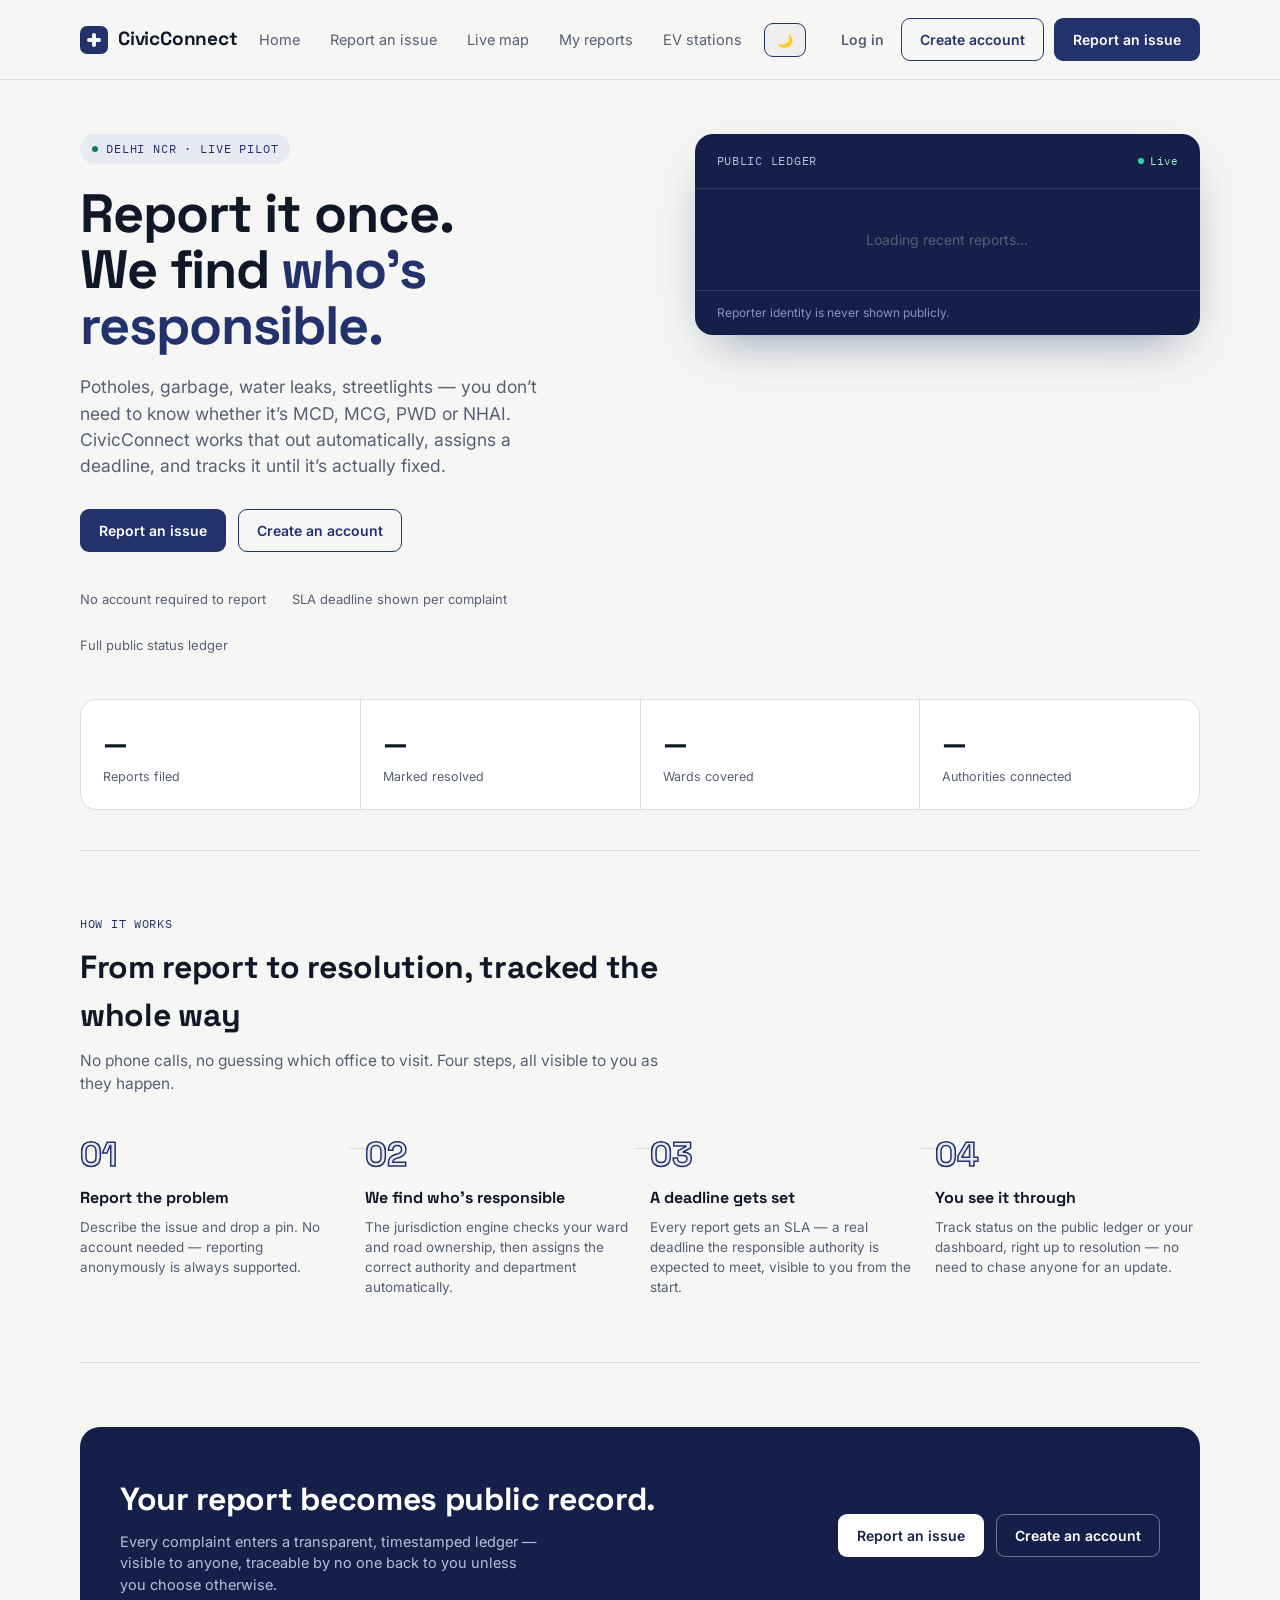
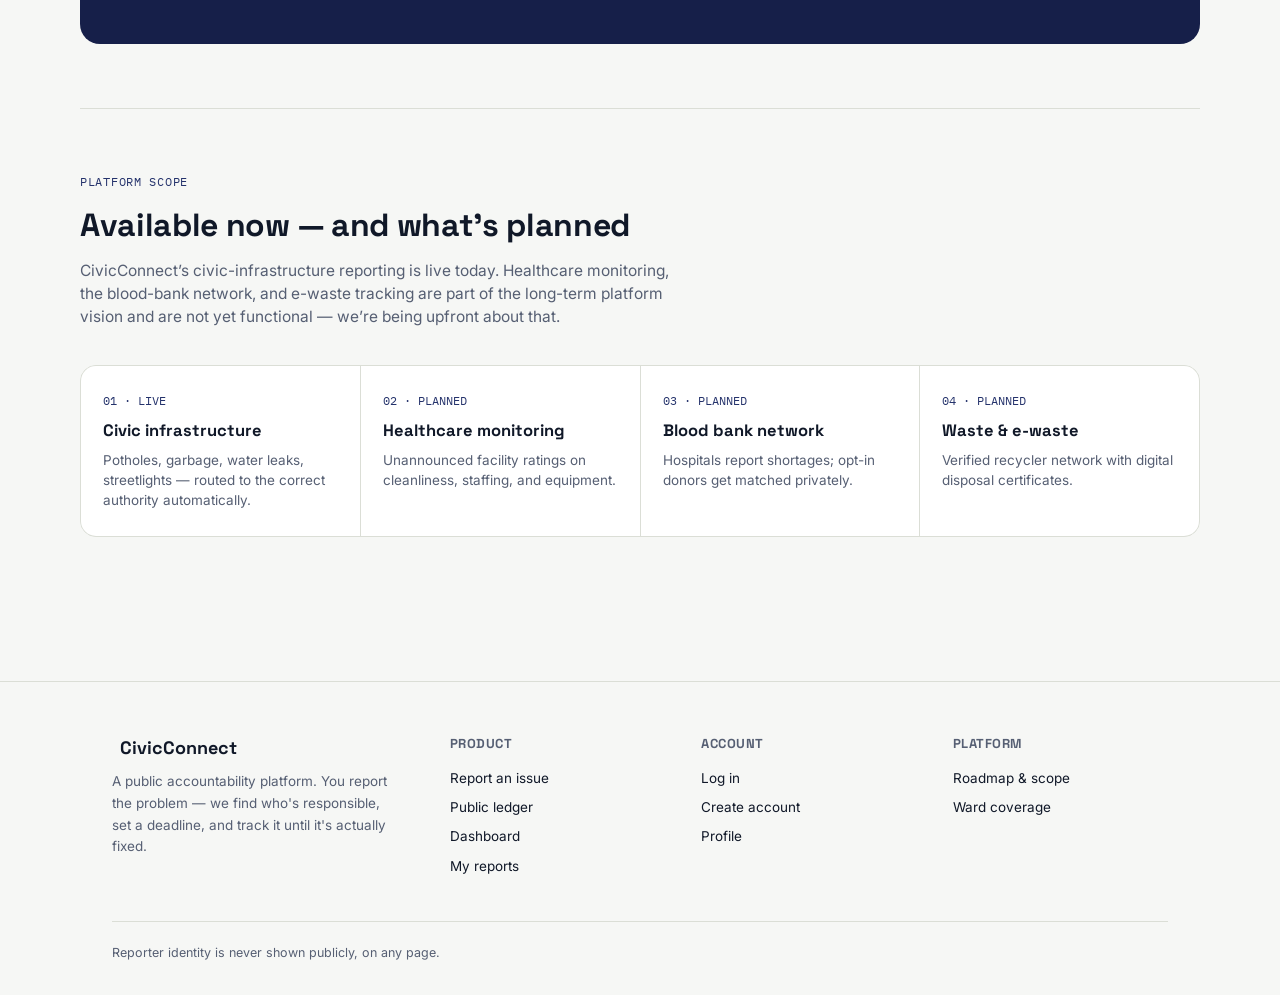
==== commit 77c346cf: "modified:   civicconnect-frontend/dashboard/index.html 	modified:   civicconnect-frontend/ev-station" ====
--- a/civicconnect-frontend/index.html
+++ b/civicconnect-frontend/index.html
@@ -37,6 +37,7 @@
     --mono:'IBM Plex Mono',monospace;
     --radius:14px;
     --header-bg:rgba(246,247,245,.92);
+    --indigo-surface:#161F49;
   }
   [data-theme="dark"]{
     --ink:#EDEFF2;
@@ -54,6 +55,7 @@
     --red-tint:#3A1D17;
     --line:#2A2E3B;
     --header-bg:rgba(18,20,28,.85);
+    --indigo-surface:#161F49;
   }
   html{color-scheme:light dark;}
   [data-theme="dark"] html,[data-theme="dark"]{color-scheme:dark;}
@@ -126,7 +128,7 @@
   .trust-item svg{flex-shrink:0;}
 
   .ledger{
-    background:var(--indigo-deep);border-radius:18px;overflow:hidden;color:#fff;
+    background:var(--indigo-surface);border-radius:18px;overflow:hidden;color:#fff;
     box-shadow:0 20px 50px -20px rgba(22,31,73,.5);
   }
   .ledger-head{
@@ -277,12 +279,12 @@
   }
 
   .cta-band{
-    background:var(--indigo-deep);border-radius:20px;padding:48px 40px;
+    background:var(--indigo-surface);border-radius:20px;padding:48px 40px;
     display:flex;justify-content:space-between;align-items:center;gap:24px;flex-wrap:wrap;color:#fff;
   }
   .cta-band h2{color:#fff;}
   .cta-band p{color:#B7BEDD;margin-top:8px;font-size:14.5px;max-width:420px;}
-  .cta-band .btn-solid{background:#fff;color:var(--indigo-deep);}
+  .cta-band .btn-solid{background:#fff;color:var(--indigo-surface);}
   .cta-band .btn-solid:hover{background:#EDEFF7;}
   .cta-band .btn-ghost{border-color:rgba(255,255,255,.4);color:#fff;}
   .cta-band .btn-ghost:hover{background:rgba(255,255,255,.12);}
@@ -466,7 +468,6 @@
       </div>
     </div>
     <div class="footer-bottom">
-      <span>CivicConnect &mdash; a civic accountability platform, built for FOCP-II.</span>
       <span>Reporter identity is never shown publicly, on any page.</span>
     </div>
   </div>
@@ -534,14 +535,25 @@
   // Call this once per page inside an element with id="civic-nav-actions".
   // Swaps between "Log in / Create account" and "Dashboard / Log out"
   // depending on session state.
+  // Where a user lands after login, and which nav link "home base" points
+  // to. Officers/admins get the officer console; citizens get the personal
+  // dashboard. Keeping this in one place means role routing can't drift
+  // between pages.
+  function homeFor(user) {
+    return (user && (user.role === 'OFFICER' || user.role === 'ADMIN')) ? '/officer/' : '/dashboard/';
+  }
+
   function renderNavActions(el) {
     if (!el) return;
     if (isLoggedIn()) {
       const user = getUser();
+      const isStaff = user && (user.role === 'OFFICER' || user.role === 'ADMIN');
+      const home = homeFor(user);
+      const homeLabel = isStaff ? 'Officer dashboard' : (user && user.fullName ? user.fullName.split(' ')[0] : 'Dashboard');
       el.innerHTML =
-        '<a class="btn btn-text" href="/dashboard/">' + (user && user.fullName ? user.fullName.split(' ')[0] : 'Dashboard') + '</a>' +
+        '<a class="btn btn-text" href="' + home + '">' + homeLabel + '</a>' +
         '<button class="btn btn-ghost btn-sm" id="civic-logout-btn">Log out</button>' +
-        '<a class="btn btn-solid" href="/report/">Report an issue</a>';
+        (isStaff ? '' : '<a class="btn btn-solid" href="/report/">Report an issue</a>');
       const logoutBtn = document.getElementById('civic-logout-btn');
       if (logoutBtn) logoutBtn.addEventListener('click', function () {
         clearSession();
@@ -598,7 +610,7 @@
 
   window.CivicApp = {
     API_BASE, getToken, getUser, setSession, clearSession, isLoggedIn,
-    apiFetch, renderNavActions, statusLabel, fmtDate, slaRemaining,
+    apiFetch, renderNavActions, homeFor, statusLabel, fmtDate, slaRemaining,
     initThemeToggle
   };
 })();
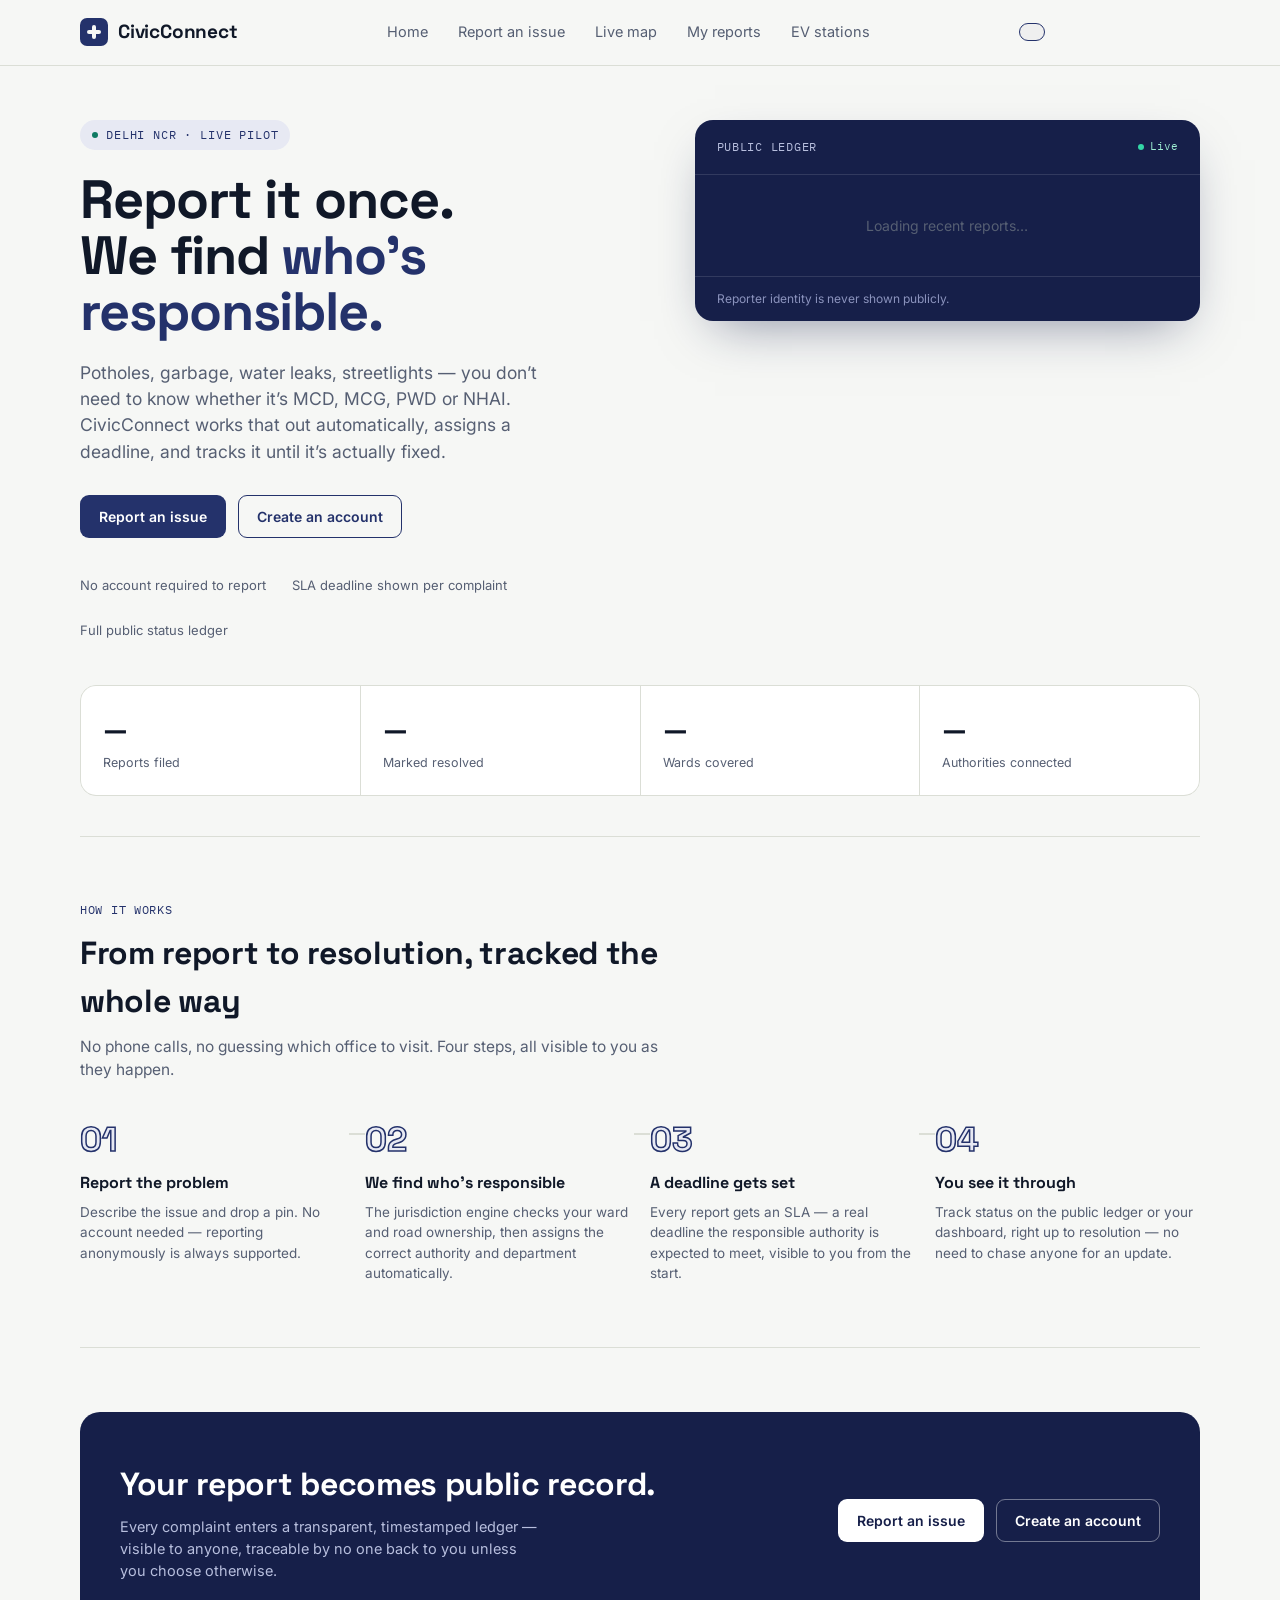
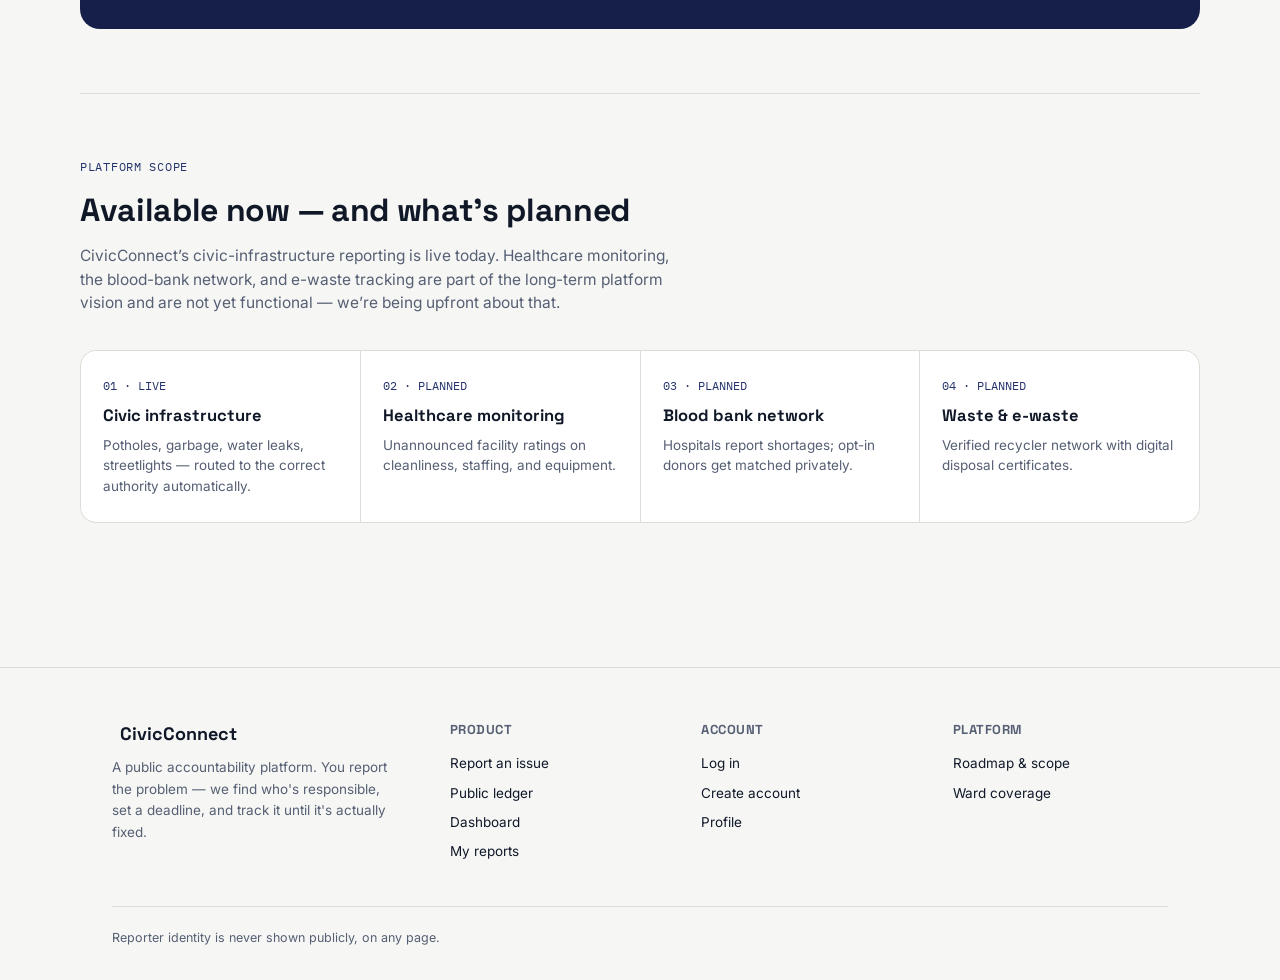
==== commit f0256591: "Make the CivicConnect website usable as an Android civic app Add a shared mobile layer (tab bar, dra" ====
--- a/civicconnect-frontend/index.html
+++ b/civicconnect-frontend/index.html
@@ -12,9 +12,16 @@
 })();
 </script>
 <meta charset="UTF-8">
-<meta name="viewport" content="width=device-width, initial-scale=1.0">
+<meta name="viewport" content="width=device-width, initial-scale=1, viewport-fit=cover">
 <title>Home — CivicConnect</title>
 <link rel="preconnect" href="https://fonts.googleapis.com">
+<link rel="preconnect" href="https://fonts.gstatic.com" crossorigin>
+<meta name="theme-color" content="#24326B">
+<link rel="manifest" href="/manifest.json">
+<link rel="apple-touch-icon" href="/icons/icon-192.png">
+<link rel="stylesheet" href="/css/tokens.css">
+<link rel="stylesheet" href="/css/mobile.css">
+
 <link href="https://fonts.googleapis.com/css2?family=Space+Grotesk:wght@500;600;700&family=Inter:wght@400;500;600;700&family=IBM+Plex+Mono:wght@400;500&display=swap" rel="stylesheet">
 <style>
   :root{
@@ -474,148 +481,8 @@
 </footer>
 
 
-<script>
-
-// ============================================================
-// CivicConnect shared frontend logic.
-// Paste this identically into every page's Custom HTML block,
-// right before </body> (or anywhere after the page markup).
-// It has no dependency on any other file — fully self-contained.
-// ============================================================
-(function () {
-  const API_BASE = 'https://api.kashnet.online';
-  const TOKEN_KEY = 'civic_token';
-  const USER_KEY = 'civic_user';
-
-  // ---- session storage helpers ----
-  // Using localStorage only to hold the JWT + cached profile — NOT as a
-  // substitute for real auth. Every protected call still round-trips to
-  // the backend, which validates the JWT itself; nothing here is trusted
-  // on its own.
-  function getToken() { return localStorage.getItem(TOKEN_KEY); }
-  function getUser() {
-    try { return JSON.parse(localStorage.getItem(USER_KEY)); } catch (e) { return null; }
-  }
-  function setSession(token, user) {
-    localStorage.setItem(TOKEN_KEY, token);
-    localStorage.setItem(USER_KEY, JSON.stringify(user));
-  }
-  function clearSession() {
-    localStorage.removeItem(TOKEN_KEY);
-    localStorage.removeItem(USER_KEY);
-  }
-  function isLoggedIn() { return !!getToken(); }
-
-  // ---- central fetch helper ----
-  // Automatically attaches the JWT if we have one. On a 401 from a
-  // protected endpoint, clears the stale session and bounces to /login/.
-  async function apiFetch(path, options = {}) {
-    const headers = Object.assign({ 'Content-Type': 'application/json' }, options.headers || {});
-    const token = getToken();
-    if (token) headers['Authorization'] = 'Bearer ' + token;
-
-    const res = await fetch(API_BASE + path, Object.assign({}, options, { headers }));
-
-    if (res.status === 401) {
-      clearSession();
-      // Only force a redirect for pages that actually require login —
-      // callers on public pages (e.g. the report form for a logged-out
-      // visitor) should check res.ok themselves instead of relying on this.
-      if (window.CIVIC_REQUIRE_AUTH) {
-        window.location.href = '/login/';
-      }
-    }
-
-    let data = null;
-    try { data = await res.json(); } catch (e) { /* no body */ }
-    return { ok: res.ok, status: res.status, data };
-  }
-
-  // ---- shared nav rendering ----
-  // Call this once per page inside an element with id="civic-nav-actions".
-  // Swaps between "Log in / Create account" and "Dashboard / Log out"
-  // depending on session state.
-  // Where a user lands after login, and which nav link "home base" points
-  // to. Officers/admins get the officer console; citizens get the personal
-  // dashboard. Keeping this in one place means role routing can't drift
-  // between pages.
-  function homeFor(user) {
-    return (user && (user.role === 'OFFICER' || user.role === 'ADMIN')) ? '/officer/' : '/dashboard/';
-  }
-
-  function renderNavActions(el) {
-    if (!el) return;
-    if (isLoggedIn()) {
-      const user = getUser();
-      const isStaff = user && (user.role === 'OFFICER' || user.role === 'ADMIN');
-      const home = homeFor(user);
-      const homeLabel = isStaff ? 'Officer dashboard' : (user && user.fullName ? user.fullName.split(' ')[0] : 'Dashboard');
-      el.innerHTML =
-        '<a class="btn btn-text" href="' + home + '">' + homeLabel + '</a>' +
-        '<button class="btn btn-ghost btn-sm" id="civic-logout-btn">Log out</button>' +
-        (isStaff ? '' : '<a class="btn btn-solid" href="/report/">Report an issue</a>');
-      const logoutBtn = document.getElementById('civic-logout-btn');
-      if (logoutBtn) logoutBtn.addEventListener('click', function () {
-        clearSession();
-        window.location.href = '/';
-      });
-    } else {
-      el.innerHTML =
-        '<a class="btn btn-text" href="/login/">Log in</a>' +
-        '<a class="btn btn-ghost" href="/register/">Create account</a>' +
-        '<a class="btn btn-solid" href="/report/">Report an issue</a>';
-    }
-  }
-
-  // ---- small utilities pages reuse ----
-  function statusLabel(status) {
-    return (status || '').replace(/_/g, ' ');
-  }
-  function fmtDate(iso) {
-    if (!iso) return '—';
-    const d = new Date(iso);
-    return d.toLocaleDateString(undefined, { day: 'numeric', month: 'short', year: 'numeric' }) +
-      ' · ' + d.toLocaleTimeString(undefined, { hour: '2-digit', minute: '2-digit' });
-  }
-  function slaRemaining(iso) {
-    if (!iso) return null;
-    const diffMs = new Date(iso).getTime() - Date.now();
-    const hrs = Math.round(diffMs / 3600000);
-    if (hrs < 0) return { breached: true, text: Math.abs(hrs) + 'h over SLA' };
-    return { breached: false, text: hrs + 'h remaining' };
-  }
-
-  // Expose everything under one global so page scripts can use it.
-  // ---- dark/light theme toggle ----
-  var THEME_KEY = 'civic_theme';
-  function getTheme() {
-    return document.documentElement.getAttribute('data-theme') === 'dark' ? 'dark' : 'light';
-  }
-  function setTheme(theme, btn) {
-    if (theme === 'dark') {
-      document.documentElement.setAttribute('data-theme', 'dark');
-    } else {
-      document.documentElement.removeAttribute('data-theme');
-    }
-    try { localStorage.setItem(THEME_KEY, theme); } catch (e) {}
-    if (btn) btn.textContent = theme === 'dark' ? '\u2600\ufe0f' : '\ud83c\udf19';
-  }
-  function initThemeToggle(btn) {
-    if (!btn) return;
-    setTheme(getTheme(), btn);
-    btn.addEventListener('click', function () {
-      setTheme(getTheme() === 'dark' ? 'light' : 'dark', btn);
-    });
-  }
-
-  window.CivicApp = {
-    API_BASE, getToken, getUser, setSession, clearSession, isLoggedIn,
-    apiFetch, renderNavActions, homeFor, statusLabel, fmtDate, slaRemaining,
-    initThemeToggle
-  };
-})();
-
-</script>
+<script src="/js/civic-app.js"></script>
+<script src="/js/civic-mobile.js"></script>
 <script>
 
 document.addEventListener('DOMContentLoaded', async function () {
